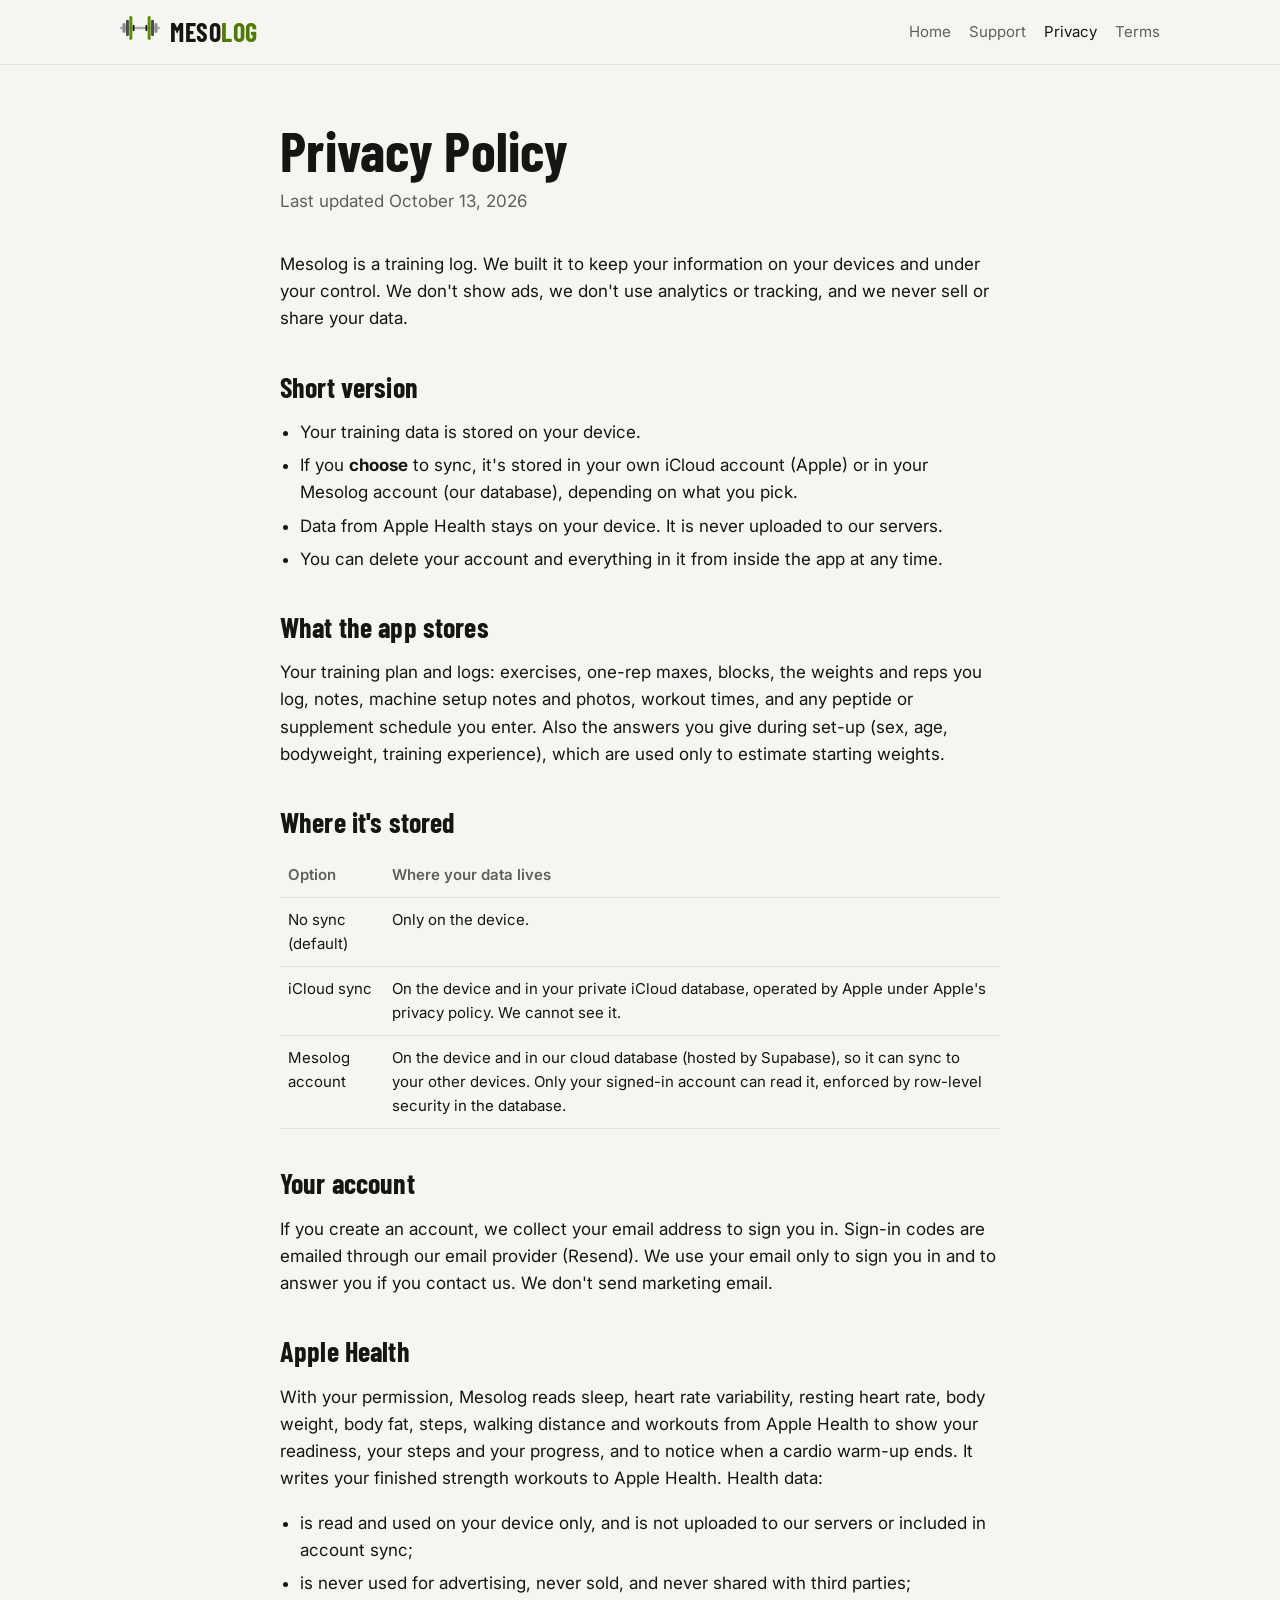
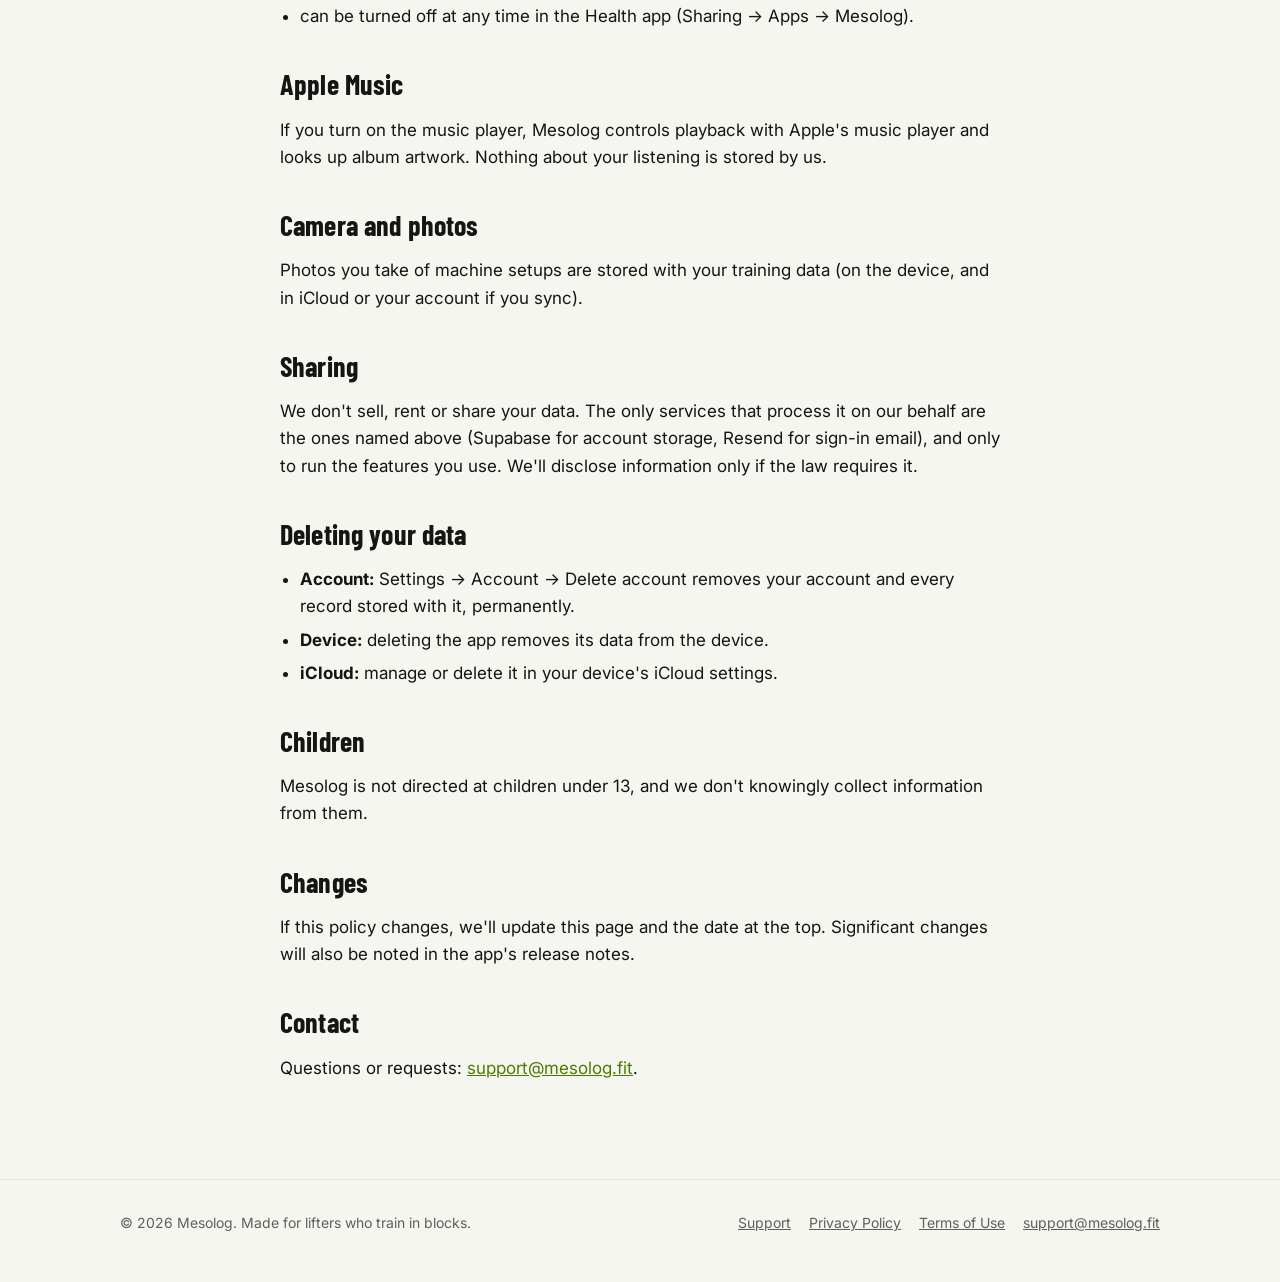
==== privacy/index.html @ 9f4a1cd2 "Mesolog website: home, support, privacy policy, terms Co-Authored-By: Claude Opus 5.5 <noreply@anthr" ====
<!doctype html>
<html lang="en">
<head>
<meta charset="utf-8">
<meta name="viewport" content="width=device-width, initial-scale=1">
<title>Privacy Policy · Mesolog</title>
<meta name="description" content="How Mesolog handles your data: on your device by default, no ads, no tracking.">
<meta property="og:title" content="Privacy Policy · Mesolog">
<meta property="og:description" content="How Mesolog handles your data: on your device by default, no ads, no tracking.">
<meta property="og:image" content="https://mesolog.fit/assets/icon-512.png">
<link rel="icon" href="/assets/favicon.png">
<link rel="apple-touch-icon" href="/assets/apple-touch-icon.png">
<link rel="preconnect" href="https://fonts.googleapis.com">
<link rel="preconnect" href="https://fonts.gstatic.com" crossorigin>
<link href="https://fonts.googleapis.com/css2?family=Barlow+Condensed:wght@600;700&family=Inter:wght@400;600;700&display=swap" rel="stylesheet">
<link rel="stylesheet" href="/assets/style.css">
</head>
<body>
<header class="site-header"><div class="wrap">
  <a class="brand" href="/" aria-label="Mesolog home"><picture><source srcset="/assets/mark-light.svg" media="(prefers-color-scheme: light)"><img src="/assets/mark.svg" alt=""></picture><span class="wordmark">MESO<span>LOG</span></span></a>
  <nav aria-label="Main"><a href="/" class="hide-sm">Home</a><a href="/support/">Support</a><a href="/privacy/" aria-current="page">Privacy</a><a href="/terms/" class="hide-sm">Terms</a></nav>
</div></header>
<main>

<div class="doc"><div class="wrap">
<h1>Privacy Policy</h1>
<p class="updated">Last updated October 13, 2026</p>

<p>Mesolog is a training log. We built it to keep your information on your devices and under your control. We don't show ads, we don't use analytics or tracking, and we never sell or share your data.</p>

<h2>Short version</h2>
<ul>
  <li>Your training data is stored on your device.</li>
  <li>If you <strong>choose</strong> to sync, it's stored in your own iCloud account (Apple) or in your Mesolog account (our database), depending on what you pick.</li>
  <li>Data from Apple Health stays on your device. It is never uploaded to our servers.</li>
  <li>You can delete your account and everything in it from inside the app at any time.</li>
</ul>

<h2>What the app stores</h2>
<p>Your training plan and logs: exercises, one-rep maxes, blocks, the weights and reps you log, notes, machine setup notes and photos, workout times, and any peptide or supplement schedule you enter. Also the answers you give during set-up (sex, age, bodyweight, training experience), which are used only to estimate starting weights.</p>

<h2>Where it's stored</h2>
<table>
  <tr><th>Option</th><th>Where your data lives</th></tr>
  <tr><td>No sync (default)</td><td>Only on the device.</td></tr>
  <tr><td>iCloud sync</td><td>On the device and in your private iCloud database, operated by Apple under Apple's privacy policy. We cannot see it.</td></tr>
  <tr><td>Mesolog account</td><td>On the device and in our cloud database (hosted by Supabase), so it can sync to your other devices. Only your signed-in account can read it, enforced by row-level security in the database.</td></tr>
</table>

<h2>Your account</h2>
<p>If you create an account, we collect your email address to sign you in. Sign-in codes are emailed through our email provider (Resend). We use your email only to sign you in and to answer you if you contact us. We don't send marketing email.</p>

<h2>Apple Health</h2>
<p>With your permission, Mesolog reads sleep, heart rate variability, resting heart rate, body weight, body fat, steps, walking distance and workouts from Apple Health to show your readiness, your steps and your progress, and to notice when a cardio warm-up ends. It writes your finished strength workouts to Apple Health. Health data:</p>
<ul>
  <li>is read and used on your device only, and is not uploaded to our servers or included in account sync;</li>
  <li>is never used for advertising, never sold, and never shared with third parties;</li>
  <li>can be turned off at any time in the Health app (Sharing → Apps → Mesolog).</li>
</ul>

<h2>Apple Music</h2>
<p>If you turn on the music player, Mesolog controls playback with Apple's music player and looks up album artwork. Nothing about your listening is stored by us.</p>

<h2>Camera and photos</h2>
<p>Photos you take of machine setups are stored with your training data (on the device, and in iCloud or your account if you sync).</p>

<h2>Sharing</h2>
<p>We don't sell, rent or share your data. The only services that process it on our behalf are the ones named above (Supabase for account storage, Resend for sign-in email), and only to run the features you use. We'll disclose information only if the law requires it.</p>

<h2>Deleting your data</h2>
<ul>
  <li><strong>Account:</strong> Settings → Account → Delete account removes your account and every record stored with it, permanently.</li>
  <li><strong>Device:</strong> deleting the app removes its data from the device.</li>
  <li><strong>iCloud:</strong> manage or delete it in your device's iCloud settings.</li>
</ul>

<h2>Children</h2>
<p>Mesolog is not directed at children under 13, and we don't knowingly collect information from them.</p>

<h2>Changes</h2>
<p>If this policy changes, we'll update this page and the date at the top. Significant changes will also be noted in the app's release notes.</p>

<h2>Contact</h2>
<p>Questions or requests: <a href="mailto:support@mesolog.fit">support@mesolog.fit</a>.</p>
</div></div>

</main>
<footer class="site-footer"><div class="wrap">
  <span>© 2026 Mesolog. Made for lifters who train in blocks.</span>
  <nav aria-label="Footer"><a href="/support/">Support</a><a href="/privacy/">Privacy Policy</a><a href="/terms/">Terms of Use</a><a href="mailto:support@mesolog.fit">support@mesolog.fit</a></nav>
</div></footer>
</body>
</html>
---- assets/style.css ----
:root {
  --bg: #0E100F;
  --bg-raised: #171A18;
  --line: #2A2E2B;
  --text: #F4F4F0;
  --muted: #A3A7A2;
  --lime: #C6F432;
  --lime-ink: #0E100F;
  --accent: #C6F432;
  --max: 1080px;
  color-scheme: dark;
}

@media (prefers-color-scheme: light) {
  :root:not([data-theme="dark"]) {
    --bg: #F6F6F1;
    --bg-raised: #FFFFFF;
    --line: #E1E2DC;
    --text: #141614;
    --muted: #5C615B;
    --accent: #4E7A00;
    color-scheme: light;
  }
}

* { box-sizing: border-box; }

html { -webkit-text-size-adjust: 100%; }

body {
  margin: 0;
  background: var(--bg);
  color: var(--text);
  font: 17px/1.6 "Inter", -apple-system, BlinkMacSystemFont, "Segoe UI", sans-serif;
}

a { color: var(--accent); }
a:hover { text-decoration-thickness: 2px; }

.wrap { max-width: var(--max); margin: 0 auto; padding: 0 20px; }

/* Header */
.site-header { border-bottom: 1px solid var(--line); }
.site-header .wrap { display: flex; align-items: center; justify-content: space-between; height: 64px; gap: 16px; }
.brand { display: flex; align-items: center; gap: 10px; color: var(--text); text-decoration: none; }
.brand img { width: 40px; height: auto; }
.wordmark { font: 700 26px/1 "Barlow Condensed", "Inter", sans-serif; letter-spacing: 0.02em; }
.wordmark span { color: var(--accent); }
.site-header nav { display: flex; gap: 18px; font-size: 15px; }
.site-header nav a { color: var(--muted); text-decoration: none; }
.site-header nav a:hover, .site-header nav a[aria-current="page"] { color: var(--text); }

/* Hero */
.hero { padding: 88px 0 72px; }
.hero .wrap { display: grid; grid-template-columns: 1.2fr 0.8fr; gap: 48px; align-items: center; }
.eyebrow { font: 700 14px/1 "Barlow Condensed", sans-serif; letter-spacing: 0.18em; text-transform: uppercase; color: var(--accent); margin: 0 0 18px; }
h1, h2, h3 { font-family: "Barlow Condensed", "Inter", sans-serif; line-height: 1.05; margin: 0; letter-spacing: 0.005em; }
h1 { font-size: clamp(44px, 7vw, 76px); font-weight: 700; text-wrap: balance; }
.lede { font-size: 20px; color: var(--muted); margin: 22px 0 32px; max-width: 34em; }
.cta-row { display: flex; flex-wrap: wrap; gap: 12px; align-items: center; }
.button {
  display: inline-flex; align-items: center; gap: 8px;
  background: var(--lime); color: var(--lime-ink);
  font-weight: 700; text-decoration: none; padding: 13px 22px; border-radius: 12px;
}
.button.secondary { background: transparent; color: var(--text); border: 1px solid var(--line); }
.note { font-size: 14px; color: var(--muted); }
.hero-art { display: flex; justify-content: center; }
.hero-art img { width: min(320px, 70vw); height: auto; border-radius: 22%; box-shadow: 0 30px 80px rgba(0,0,0,0.45); }

/* Sections */
section { padding: 72px 0; border-top: 1px solid var(--line); }
section h2 { font-size: clamp(32px, 4.5vw, 46px); margin-bottom: 14px; }
section .intro { color: var(--muted); max-width: 40em; margin: 0 0 40px; }

.grid { display: grid; grid-template-columns: repeat(3, 1fr); gap: 18px; }
.card { background: var(--bg-raised); border: 1px solid var(--line); border-radius: 16px; padding: 24px; }
.card h3 { font-size: 24px; margin-bottom: 8px; }
.card p { margin: 0; color: var(--muted); font-size: 16px; }
.card .tag { display: inline-block; font: 700 12px/1 "Barlow Condensed", sans-serif; letter-spacing: 0.14em; text-transform: uppercase; color: var(--accent); margin-bottom: 12px; }

.weeks { display: grid; grid-template-columns: repeat(4, 1fr); gap: 10px; margin-top: 8px; max-width: 640px; }
.week { border-radius: 12px; padding: 16px; background: var(--bg-raised); border: 1px solid var(--line); }
.week b { display: block; font: 700 30px/1 "Barlow Condensed", sans-serif; }
.week span { color: var(--muted); font-size: 14px; }
.week:nth-child(1) { border-bottom: 4px solid #3BAA5C; }
.week:nth-child(2) { border-bottom: 4px solid #D4A017; }
.week:nth-child(3) { border-bottom: 4px solid #E06A2C; }
.week:nth-child(4) { border-bottom: 4px solid #D23B3B; }

/* Documents */
.doc { padding: 56px 0 80px; }
.doc .wrap { max-width: 760px; }
.doc h1 { font-size: clamp(40px, 6vw, 56px); margin-bottom: 8px; }
.doc .updated { color: var(--muted); margin: 0 0 36px; }
.doc h2 { font-size: 28px; margin: 40px 0 10px; }
.doc p, .doc li { color: var(--text); }
.doc ul { padding-left: 1.2em; }
.doc li { margin: 6px 0; }
.doc table { width: 100%; border-collapse: collapse; margin: 16px 0; font-size: 15px; }
.doc th, .doc td { text-align: left; padding: 10px 8px; border-bottom: 1px solid var(--line); vertical-align: top; }
.doc th { color: var(--muted); font-weight: 600; }

details { background: var(--bg-raised); border: 1px solid var(--line); border-radius: 12px; padding: 14px 18px; margin: 10px 0; }
summary { cursor: pointer; font-weight: 600; }
details p { margin: 10px 0 2px; color: var(--muted); }

/* Footer */
.site-footer { border-top: 1px solid var(--line); padding: 32px 0 48px; color: var(--muted); font-size: 14px; }
.site-footer .wrap { display: flex; flex-wrap: wrap; gap: 12px 28px; justify-content: space-between; }
.site-footer nav { display: flex; flex-wrap: wrap; gap: 18px; }
.site-footer a { color: var(--muted); }

@media (max-width: 820px) {
  .hero { padding: 56px 0 48px; }
  .hero .wrap { grid-template-columns: 1fr; gap: 36px; }
  .hero-art { order: -1; justify-content: flex-start; }
  .hero-art img { width: 120px; }
  .grid { grid-template-columns: 1fr; }
  .site-header nav { gap: 14px; font-size: 14px; }
}

@media (max-width: 460px) {
  .weeks { grid-template-columns: repeat(2, 1fr); }
  .site-header nav a.hide-sm { display: none; }
}
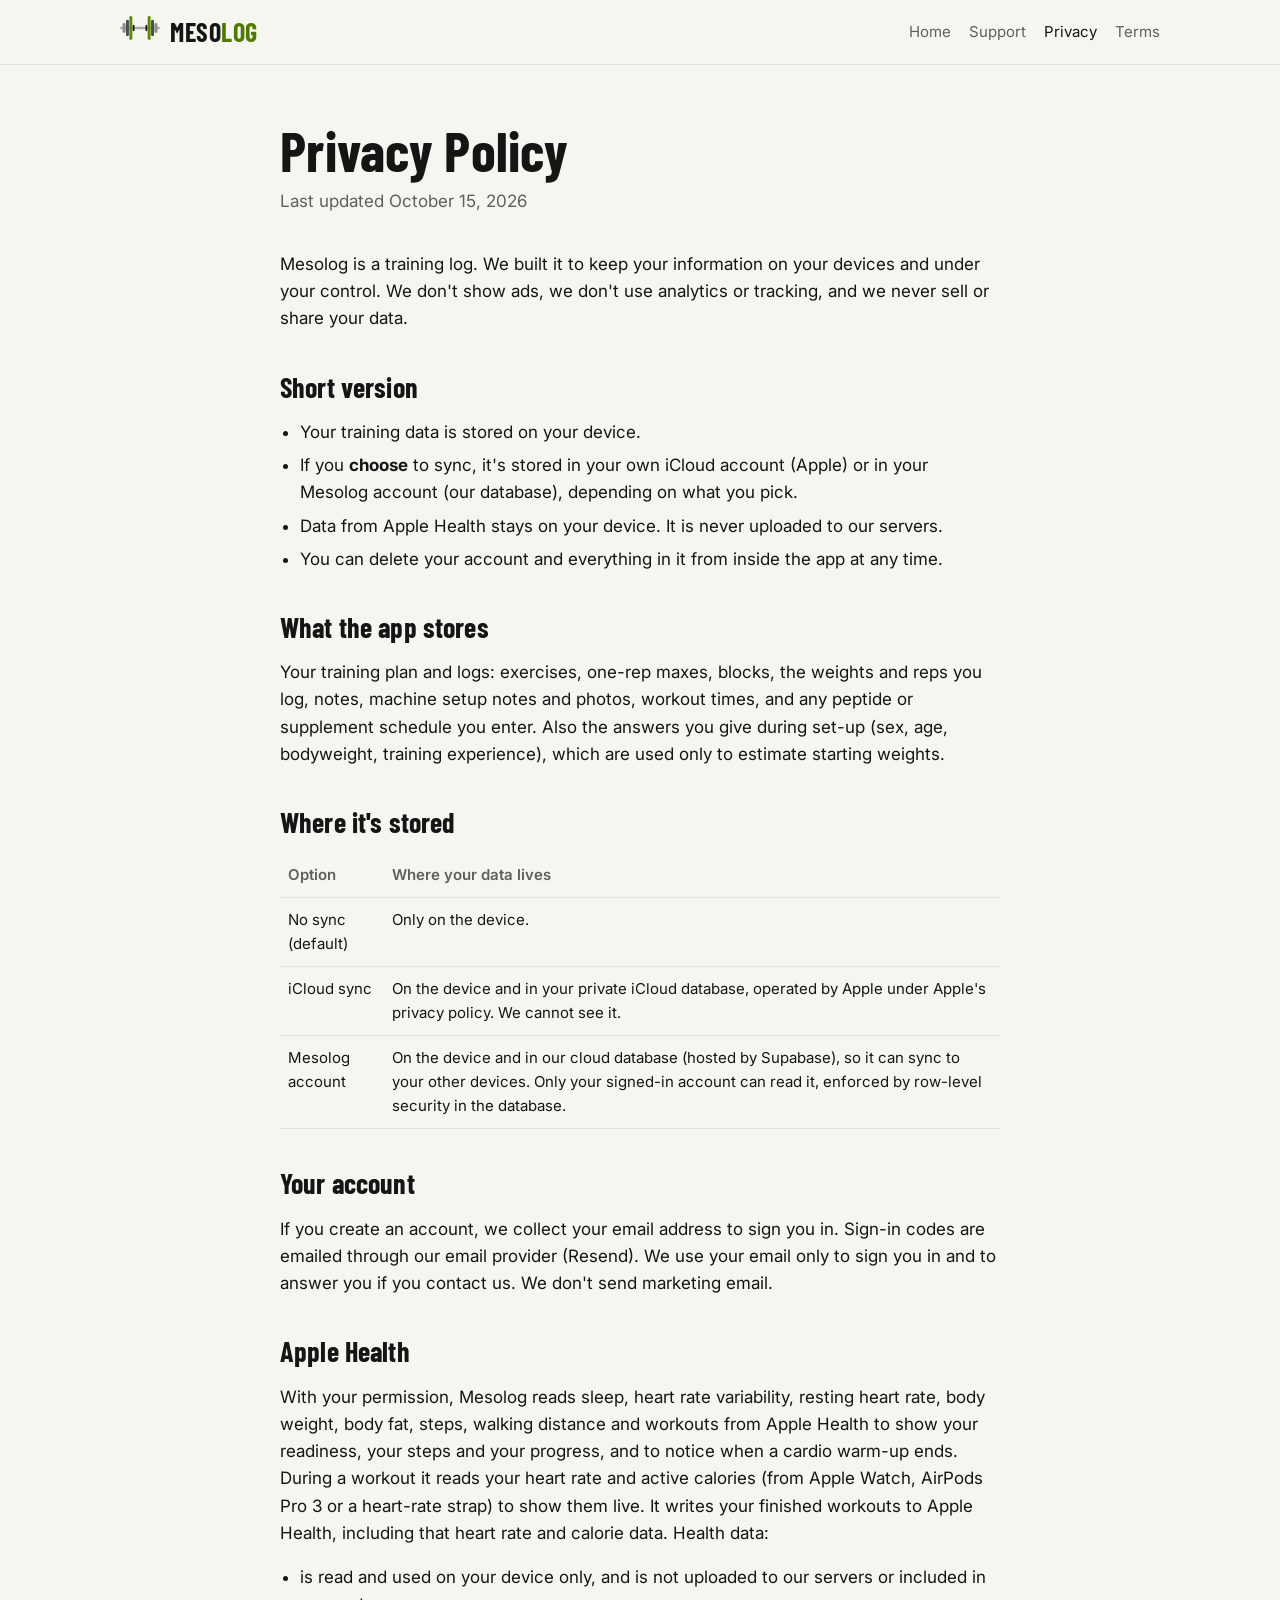
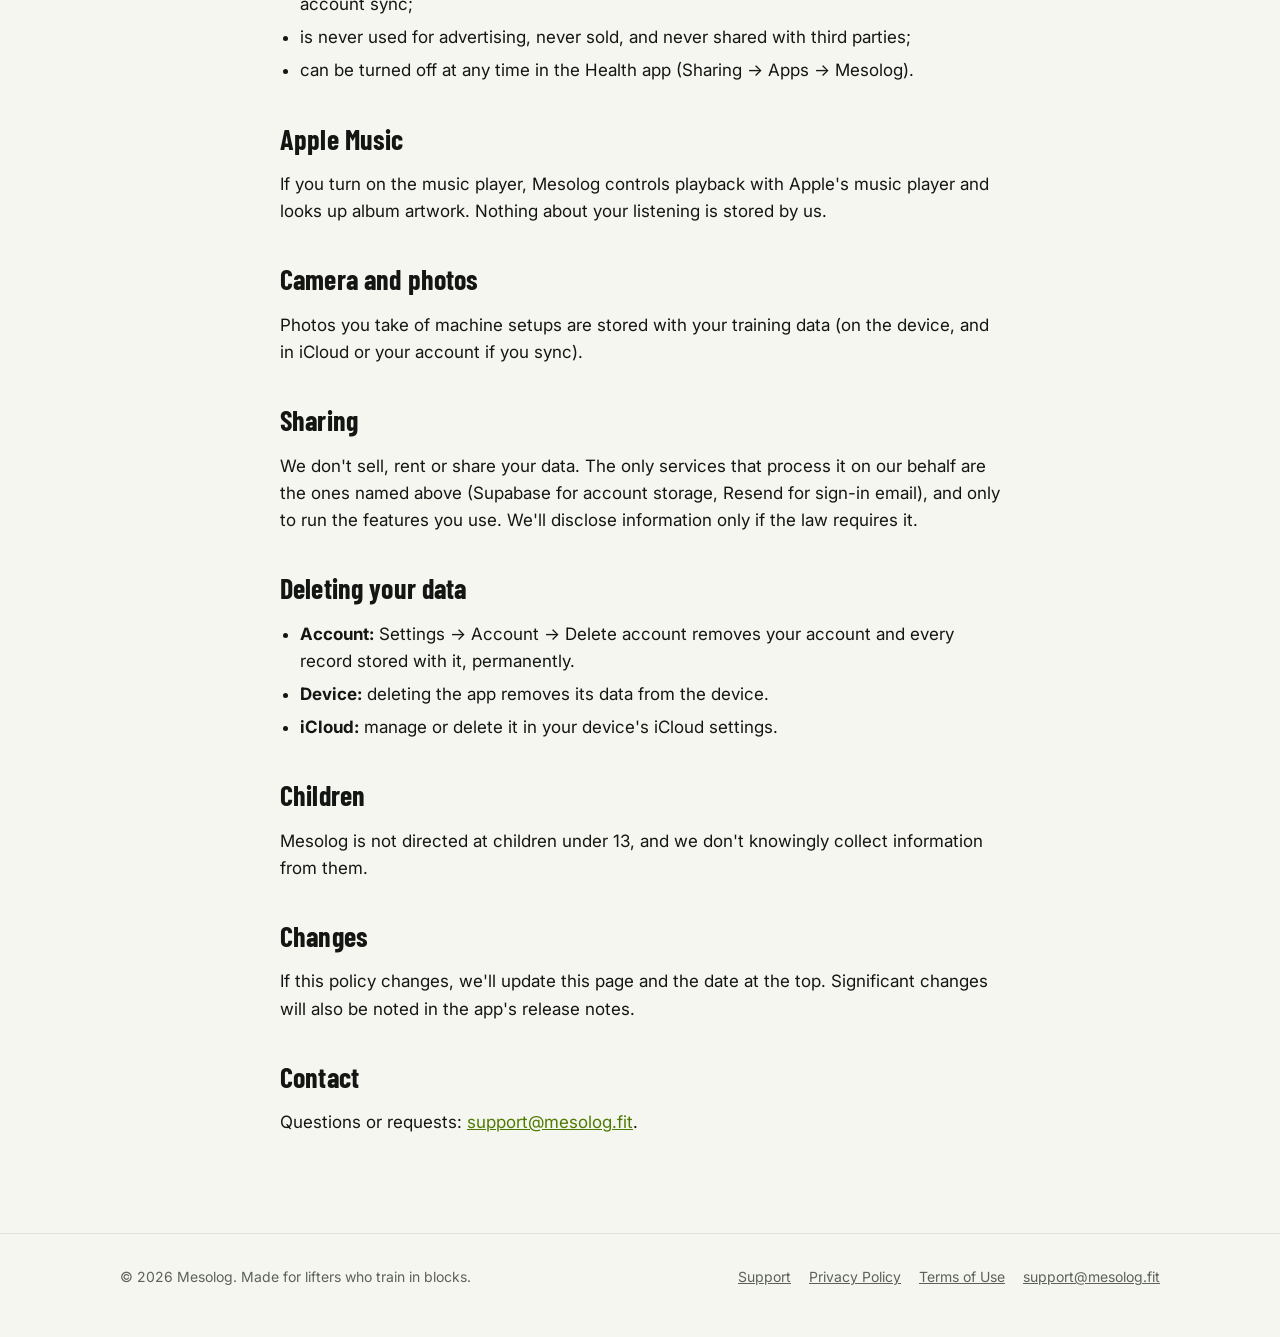
==== commit 0d61532c: "Website: live heart rate from Watch or AirPods, extra workouts in the week; privacy policy covers wo" ====
--- a/privacy/index.html
+++ b/privacy/index.html
@@ -24,7 +24,7 @@
 
 <div class="doc"><div class="wrap">
 <h1>Privacy Policy</h1>
-<p class="updated">Last updated October 13, 2026</p>
+<p class="updated">Last updated October 15, 2026</p>
 
 <p>Mesolog is a training log. We built it to keep your information on your devices and under your control. We don't show ads, we don't use analytics or tracking, and we never sell or share your data.</p>
 
@@ -51,7 +51,7 @@
 <p>If you create an account, we collect your email address to sign you in. Sign-in codes are emailed through our email provider (Resend). We use your email only to sign you in and to answer you if you contact us. We don't send marketing email.</p>
 
 <h2>Apple Health</h2>
-<p>With your permission, Mesolog reads sleep, heart rate variability, resting heart rate, body weight, body fat, steps, walking distance and workouts from Apple Health to show your readiness, your steps and your progress, and to notice when a cardio warm-up ends. It writes your finished strength workouts to Apple Health. Health data:</p>
+<p>With your permission, Mesolog reads sleep, heart rate variability, resting heart rate, body weight, body fat, steps, walking distance and workouts from Apple Health to show your readiness, your steps and your progress, and to notice when a cardio warm-up ends. During a workout it reads your heart rate and active calories (from Apple Watch, AirPods Pro 3 or a heart-rate strap) to show them live. It writes your finished workouts to Apple Health, including that heart rate and calorie data. Health data:</p>
 <ul>
   <li>is read and used on your device only, and is not uploaded to our servers or included in account sync;</li>
   <li>is never used for advertising, never sold, and never shared with third parties;</li>
